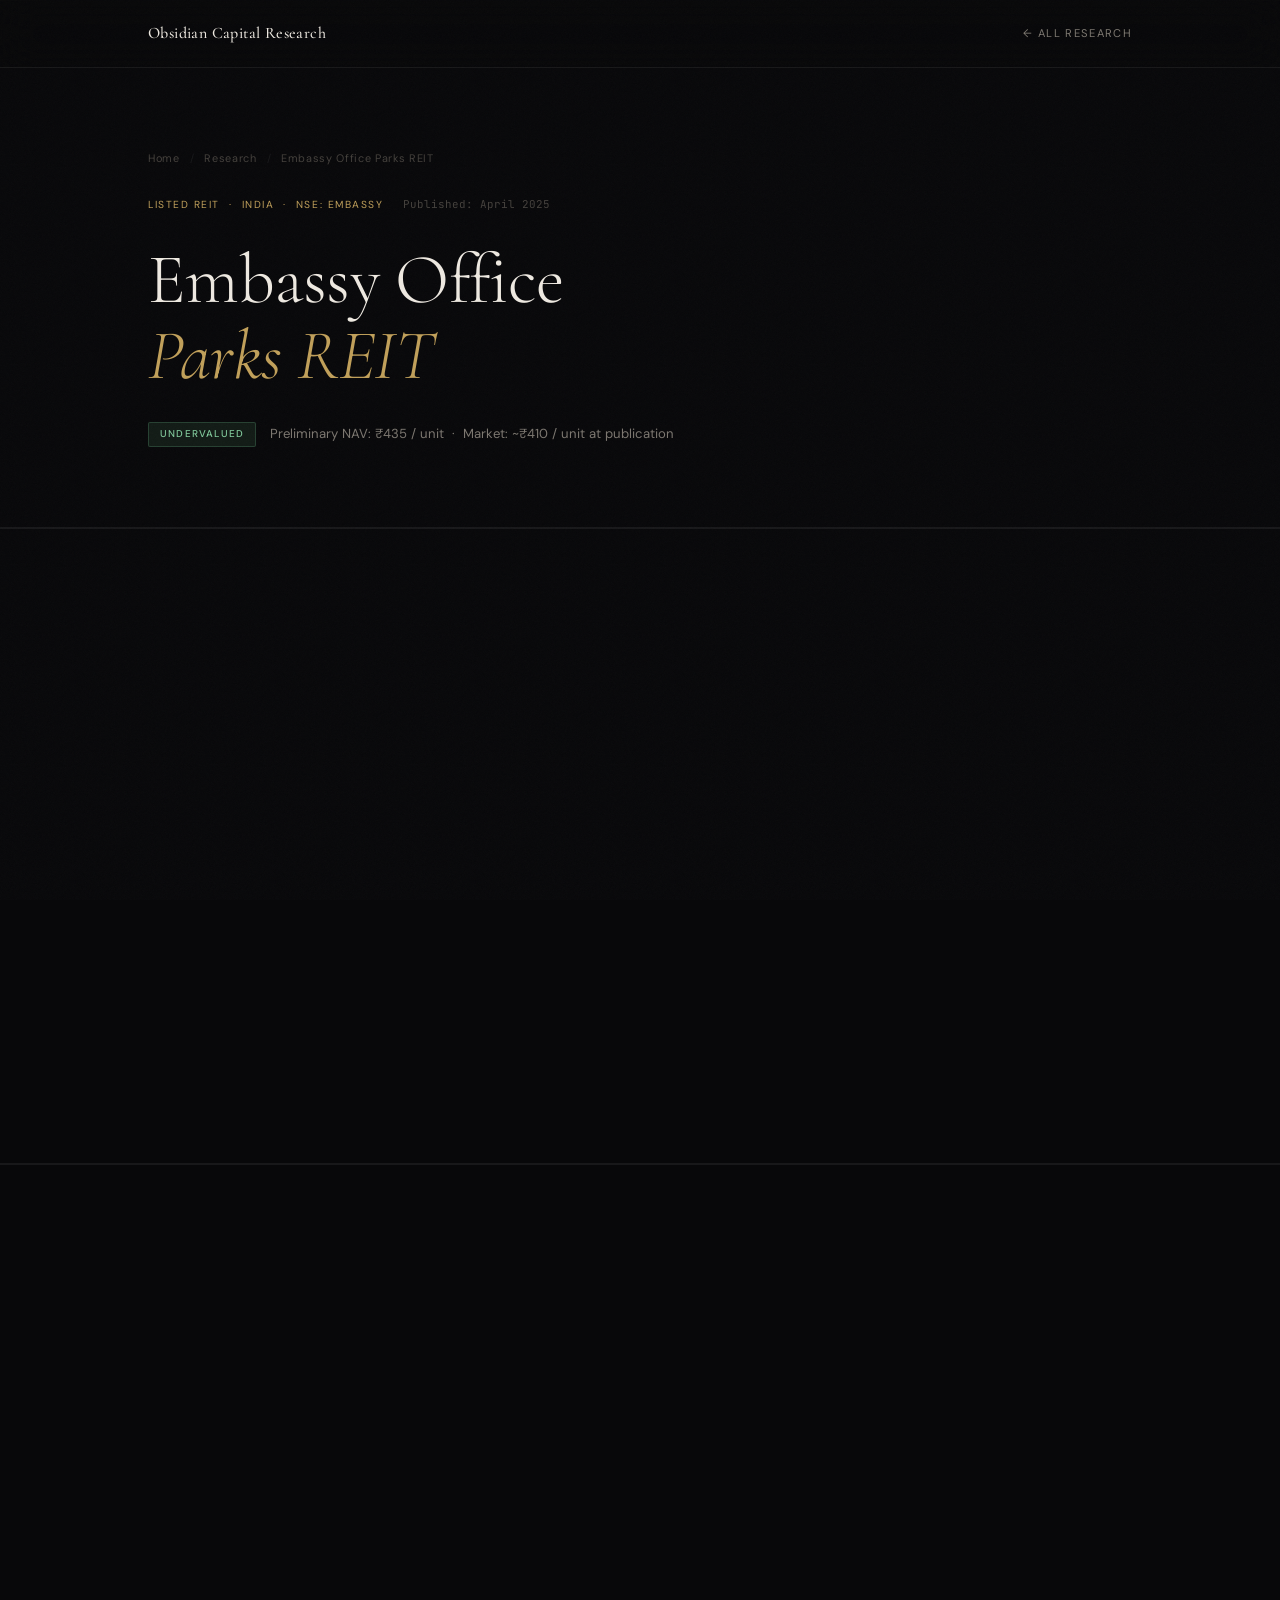
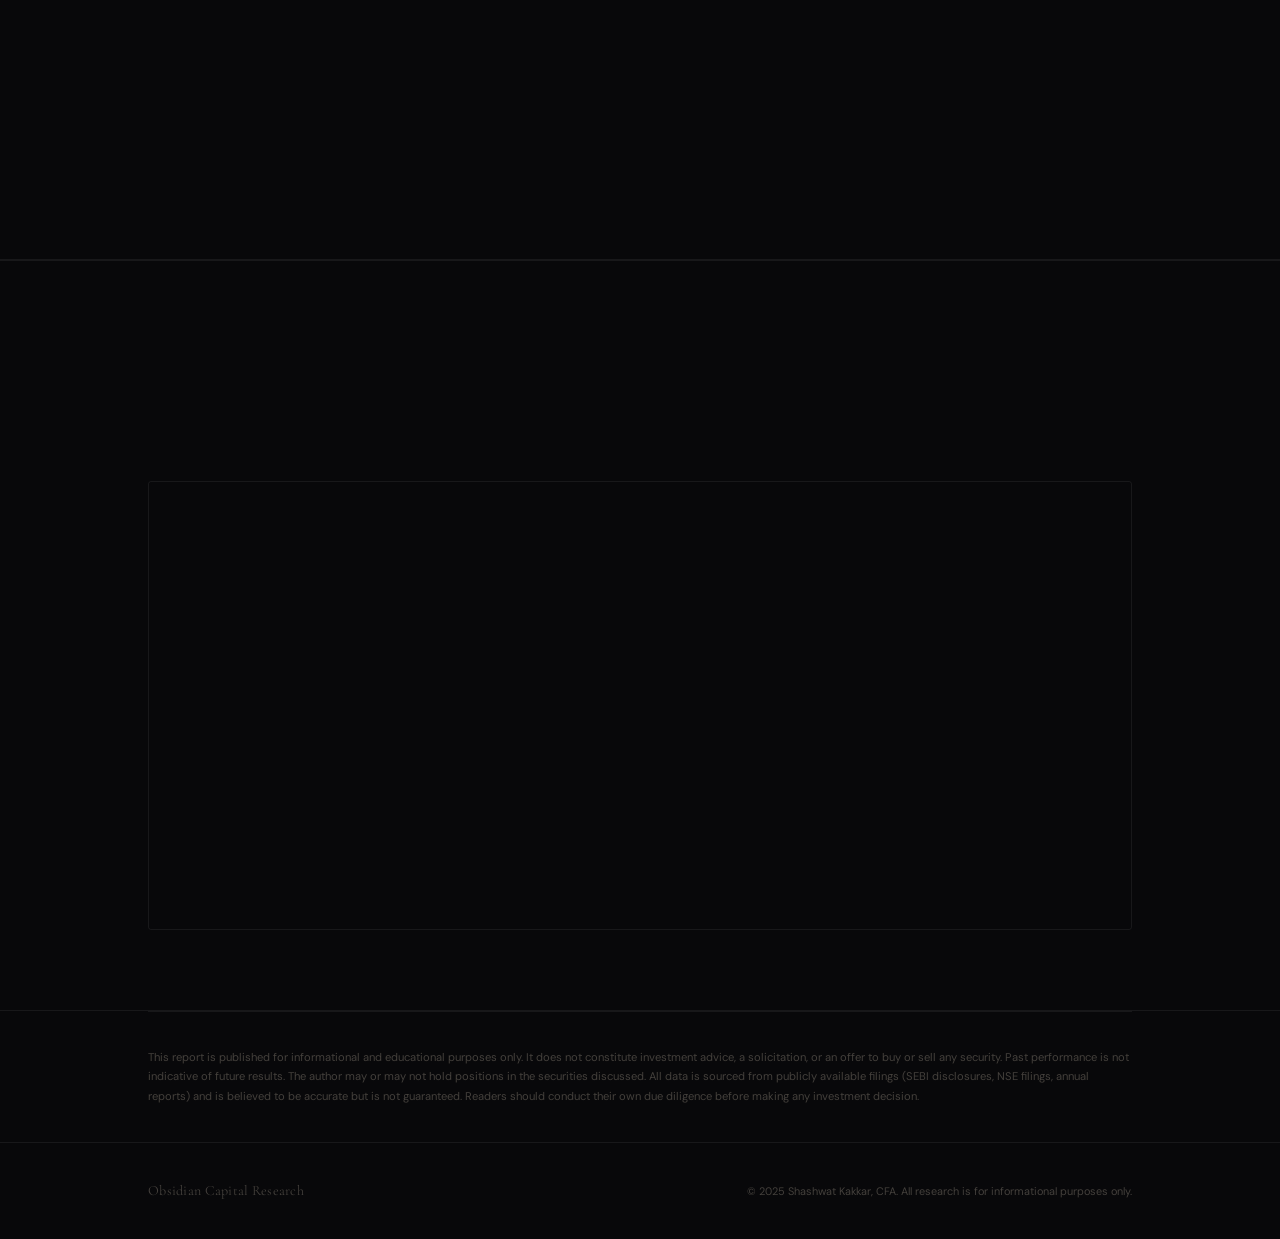
==== embassy-reit.html @ 9e5a02a2 "Add files via upload" ====
<!DOCTYPE html>
<html lang="en">
<head>
  <meta charset="UTF-8" />
  <meta name="viewport" content="width=device-width, initial-scale=1.0" />
  <title>Embassy Office Parks REIT — Obsidian Capital Research</title>
  <meta name="description" content="Comprehensive equity research on Embassy Office Parks REIT — India's largest office REIT. Full financial model and research report available for download." />
  <!-- Fonts -->
  <link rel="preconnect" href="https://fonts.googleapis.com" />
  <link rel="preconnect" href="https://fonts.gstatic.com" crossorigin />
  <link href="https://fonts.googleapis.com/css2?family=Cormorant+Garamond:ital,wght@0,300;0,400;0,500;1,300;1,400&family=DM+Sans:ital,wght@0,300;0,400;0,500;1,400&family=JetBrains+Mono:wght@300;400&display=swap" rel="stylesheet" />
  <link rel="stylesheet" href="style.css" />
  <link rel="stylesheet" href="company.css" />
</head>
<body>

<div class="noise-overlay" aria-hidden="true"></div>

<!-- ======================== NAVIGATION ======================== -->
<nav id="navbar" class="scrolled" role="navigation" aria-label="Main">
  <div class="nav-inner">
    <a href="index.html" class="nav-logo">Obsidian Capital Research</a>
    <a href="index.html#research" class="nav-back">← All Research</a>
  </div>
</nav>

<!-- ======================== COMPANY HERO ======================== -->
<section class="company-hero" aria-label="Embassy Office Parks REIT">
  <div class="container">
    <nav class="company-breadcrumb fade-in" aria-label="Breadcrumb">
      <a href="index.html">Home</a>
      <span class="sep" aria-hidden="true">/</span>
      <a href="index.html#research">Research</a>
      <span class="sep" aria-hidden="true">/</span>
      <span aria-current="page">Embassy Office Parks REIT</span>
    </nav>

    <div class="company-meta fade-in delay-1">
      <span class="card-sector">Listed REIT &nbsp;·&nbsp; India &nbsp;·&nbsp; NSE: EMBASSY</span>
      <span class="company-date">Published: April 2025</span>
    </div>

    <h1 class="company-title fade-in delay-2">
      Embassy Office<br><em>Parks REIT</em>
    </h1>

    <p class="company-rating fade-in delay-3">
      <span class="rating-badge">Undervalued</span>
      Preliminary NAV: ₹435 / unit &nbsp;·&nbsp; Market: ~₹410 / unit at publication
    </p>
  </div>
</section>

<!-- ======================== THESIS ======================== -->
<section class="company-thesis" aria-label="Investment Thesis">
  <div class="container">
    <div class="thesis-grid">
      <div class="thesis-main reveal">
        <div class="section-label">Investment Thesis</div>
        <p>
          Embassy Office Parks REIT is India's largest office REIT by leasable area, with a portfolio of premium Grade-A assets concentrated in Bengaluru, Mumbai, Pune, and NCR. The trust offers a compelling combination of stable, contracted rental income with built-in escalation clauses, a high-quality tenant base (40%+ Fortune 500 occupiers), and meaningful exposure to India's structurally growing commercial real estate market.
        </p>
        <p>
          Our analysis identifies the current unit price as trading at a modest discount to a conservatively estimated NAV, supported by robust FFO generation and a sound debt coverage profile. Key risks — including tenant concentration, interest rate sensitivity on variable-rate debt, and macroeconomic headwinds to IT/ITES sector demand — are explicitly modelled and stress-tested.
        </p>
        <p>
          The full report details our assumptions, methodology, and scenario analysis, and the accompanying Excel model is fully transparent and editable. Disagreement with any assumption is a feature, not a bug.
        </p>
      </div>

      <div class="thesis-metrics reveal reveal-delay-2">
        <div class="metric-item">
          <span class="metric-label">FFO (Adjusted) — LTM</span>
          <span class="metric-value">₹19.07 / unit</span>
        </div>
        <div class="metric-item">
          <span class="metric-label">NOI Margin — LTM</span>
          <span class="metric-value">~72%</span>
        </div>
        <div class="metric-item">
          <span class="metric-label">Implied Cap Rate</span>
          <span class="metric-value">~7.1%</span>
        </div>
        <div class="metric-item">
          <span class="metric-label">NAV Estimate</span>
          <span class="metric-value">₹435 / unit</span>
        </div>
        <div class="metric-item">
          <span class="metric-label">Rating</span>
          <span class="metric-value" style="font-size:1.1rem; color: #80c89a;">Undervalued</span>
        </div>
      </div>
    </div>
  </div>
</section>

<!-- ======================== DOWNLOADS ======================== -->
<section class="company-downloads" aria-label="Downloads">
  <div class="container">
    <div class="section-label reveal">Research Materials</div>
    <h2 class="section-title reveal">Download</h2>
    <p class="section-sub reveal">Full report and interactive financial model. Both are free.</p>

    <div class="download-grid">

      <!-- Research Report PDF -->
      <!-- UPDATE: Replace href with the actual path to your uploaded PDF -->
      <a href="assets/reports/embassy-reit-research-report.pdf"
         download="Embassy-REIT-Obsidian-Capital-Research.pdf"
         class="download-card reveal">
        <div class="download-icon">
          <svg viewBox="0 0 24 24" fill="none" stroke="currentColor" stroke-width="1.2" stroke-linecap="round" stroke-linejoin="round" aria-hidden="true">
            <path d="M14 2H6a2 2 0 0 0-2 2v16a2 2 0 0 0 2 2h12a2 2 0 0 0 2-2V8z"/>
            <polyline points="14 2 14 8 20 8"/>
            <line x1="16" y1="13" x2="8" y2="13"/>
            <line x1="16" y1="17" x2="8" y2="17"/>
            <polyline points="10 9 9 9 8 9"/>
          </svg>
        </div>
        <div>
          <span class="download-type">PDF Report</span>
          <h3 class="download-title">Equity Research Report</h3>
          <p class="download-desc">
            Full fundamental analysis — industry overview, business model breakdown, financial deep-dive, valuation, and investment thesis. Written to sell-side standards.
          </p>
        </div>
        <div class="download-cta">
          Download PDF <span class="arrow">↓</span>
        </div>
      </a>

      <!-- Financial Model XLSX -->
      <!-- UPDATE: Replace href with the actual path to your uploaded Excel file -->
      <a href="assets/models/embassy-reit-financial-model.xlsx"
         download="Embassy-REIT-Financial-Model-Obsidian.xlsx"
         class="download-card reveal reveal-delay-2">
        <div class="download-icon">
          <svg viewBox="0 0 24 24" fill="none" stroke="currentColor" stroke-width="1.2" stroke-linecap="round" stroke-linejoin="round" aria-hidden="true">
            <rect x="3" y="3" width="18" height="18" rx="2" ry="2"/>
            <line x1="3"  y1="9"  x2="21" y2="9"/>
            <line x1="3"  y1="15" x2="21" y2="15"/>
            <line x1="9"  y1="3"  x2="9"  y2="21"/>
            <line x1="15" y1="3"  x2="15" y2="21"/>
          </svg>
        </div>
        <div>
          <span class="download-type">Excel Model</span>
          <h3 class="download-title">Financial Model</h3>
          <p class="download-desc">
            Fully integrated model: revenue build, expense schedules, debt waterfall, Balance Sheet, NOI/FFO/AFFO, DCF, NAV, and relative valuation. All assumptions editable.
          </p>
        </div>
        <div class="download-cta">
          Download Excel <span class="arrow">↓</span>
        </div>
      </a>

    </div>
  </div>
</section>

<!-- ======================== SCOPE ======================== -->
<section class="company-scope" aria-label="Report Scope">
  <div class="container">
    <div class="section-label reveal">What's Inside</div>
    <h2 class="section-title reveal" style="margin-bottom: 48px;">Report Scope</h2>

    <div class="scope-grid">
      <div class="scope-item reveal">
        <span class="scope-num">01</span>
        <h4>Industry &amp; Market Overview</h4>
        <p>India's commercial real estate market, the REIT regulatory framework under SEBI, and Embassy's competitive positioning among listed peers.</p>
      </div>
      <div class="scope-item reveal reveal-delay-1">
        <span class="scope-num">02</span>
        <h4>Business Model Analysis</h4>
        <p>Revenue streams, tenant profile (sector and HHI concentration), occupancy dynamics, lease structure, and embedded rent escalation mechanics.</p>
      </div>
      <div class="scope-item reveal reveal-delay-2">
        <span class="scope-num">03</span>
        <h4>Financial Deep Dive</h4>
        <p>Five-year historical financials, LTM adjustments, Ind AS 40 accounting treatment, and full NOI / FFO / AFFO reconciliation from PAT.</p>
      </div>
      <div class="scope-item reveal">
        <span class="scope-num">04</span>
        <h4>Debt &amp; Capital Structure</h4>
        <p>Debt waterfall, interest coverage, leverage ratios, refinancing risk assessment, and NDCF distributable cash flow analysis.</p>
      </div>
      <div class="scope-item reveal reveal-delay-1">
        <span class="scope-num">05</span>
        <h4>Valuation</h4>
        <p>DCF, NAV, EV/EBITDA, and P/FFO relative comps — with sensitivity tables across cap rates, discount rates, and occupancy scenarios.</p>
      </div>
      <div class="scope-item reveal reveal-delay-2">
        <span class="scope-num">06</span>
        <h4>Risk &amp; Investment Verdict</h4>
        <p>Quantified risk framework, bull/base/bear scenarios, final recommendation, price target, catalysts, and monitoring checklist.</p>
      </div>
    </div>
  </div>
</section>

<!-- ======================== DISCLAIMER ======================== -->
<div class="container">
  <p class="disclaimer">
    This report is published for informational and educational purposes only. It does not constitute investment advice, a solicitation, or an offer to buy or sell any security. Past performance is not indicative of future results. The author may or may not hold positions in the securities discussed. All data is sourced from publicly available filings (SEBI disclosures, NSE filings, annual reports) and is believed to be accurate but is not guaranteed. Readers should conduct their own due diligence before making any investment decision.
  </p>
</div>

<!-- ======================== FOOTER ======================== -->
<footer>
  <div class="container footer-inner">
    <span class="footer-logo">Obsidian Capital Research</span>
    <span class="footer-copy">
      © 2025 Shashwat Kakkar, CFA. All research is for informational purposes only.
    </span>
  </div>
</footer>

<script src="js/main.js"></script>
</body>
</html>
---- style.css ----
/* ================================================================
   OBSIDIAN CAPITAL RESEARCH — style.css
   Shared styles across all pages
   ================================================================ */

/* ---- Variables ---- */
:root {
  --bg:            #08080a;
  --bg-surface:    #0f0f12;
  --bg-elevated:   #16161c;
  --border:        rgba(255, 255, 255, 0.065);
  --border-gold:   rgba(193, 160, 90, 0.28);

  --text-primary:  #eee9e1;
  --text-secondary:#7c7770;
  --text-muted:    #44403c;

  --accent:        #c1a05a;
  --accent-light:  #d4b47a;
  --accent-dim:    rgba(193, 160, 90, 0.1);

  --font-display:  'Cormorant Garamond', Georgia, serif;
  --font-body:     'DM Sans', sans-serif;
  --font-mono:     'JetBrains Mono', monospace;

  --nav-height:    68px;
  --container:     1080px;
  --section-pad:   130px;
  --radius:        3px;
}

/* ---- Reset ---- */
*, *::before, *::after { box-sizing: border-box; margin: 0; padding: 0; }
html { scroll-behavior: smooth; }
body {
  background: var(--bg);
  color: var(--text-primary);
  font-family: var(--font-body);
  font-size: 16px;
  line-height: 1.7;
  overflow-x: hidden;
  -webkit-font-smoothing: antialiased;
  -moz-osx-font-smoothing: grayscale;
}
a { color: inherit; text-decoration: none; }
ul { list-style: none; }
img { display: block; max-width: 100%; }

/* ---- Noise Overlay (obsidian grain) ---- */
.noise-overlay {
  position: fixed;
  inset: 0;
  pointer-events: none;
  z-index: 999;
  opacity: 0.028;
  background-image: url("data:image/svg+xml,%3Csvg viewBox='0 0 512 512' xmlns='http://www.w3.org/2000/svg'%3E%3Cfilter id='n'%3E%3CfeTurbulence type='fractalNoise' baseFrequency='0.75' numOctaves='4' stitchTiles='stitch'/%3E%3C/filter%3E%3Crect width='100%25' height='100%25' filter='url(%23n)'/%3E%3C/svg%3E");
  background-size: 200px 200px;
}

/* ---- Container ---- */
.container {
  max-width: var(--container);
  margin: 0 auto;
  padding: 0 48px;
}

/* ---- Navigation ---- */
#navbar {
  position: fixed;
  top: 0; left: 0; right: 0;
  z-index: 100;
  height: var(--nav-height);
  transition: background 0.4s ease, border-color 0.4s ease, backdrop-filter 0.4s;
  border-bottom: 1px solid transparent;
}
#navbar.scrolled {
  background: rgba(8, 8, 10, 0.88);
  backdrop-filter: blur(20px);
  -webkit-backdrop-filter: blur(20px);
  border-bottom-color: var(--border);
}
.nav-inner {
  max-width: var(--container);
  margin: 0 auto;
  padding: 0 48px;
  height: 100%;
  display: flex;
  align-items: center;
  justify-content: space-between;
}
.nav-logo {
  font-family: var(--font-display);
  font-size: 1rem;
  font-weight: 500;
  letter-spacing: 0.025em;
  color: var(--text-primary);
  transition: color 0.25s;
  flex-shrink: 0;
}
.nav-logo:hover { color: var(--accent); }

.nav-links {
  display: flex;
  gap: 44px;
  align-items: center;
}
.nav-links a {
  font-size: 0.7rem;
  font-weight: 400;
  letter-spacing: 0.14em;
  text-transform: uppercase;
  color: var(--text-secondary);
  transition: color 0.25s;
  position: relative;
}
.nav-links a::after {
  content: '';
  position: absolute;
  bottom: -3px;
  left: 0; right: 0;
  height: 1px;
  background: var(--accent);
  transform: scaleX(0);
  transition: transform 0.3s ease;
}
.nav-links a:hover,
.nav-links a.active { color: var(--text-primary); }
.nav-links a.active::after,
.nav-links a:hover::after { transform: scaleX(1); }

/* Mobile toggle */
.nav-toggle {
  display: none;
  flex-direction: column;
  gap: 5px;
  background: none;
  border: none;
  cursor: pointer;
  padding: 6px;
}
.nav-toggle span {
  display: block;
  width: 22px;
  height: 1px;
  background: var(--text-primary);
  transition: transform 0.3s ease, opacity 0.3s ease;
}
.nav-toggle.open span:nth-child(1) { transform: translateY(6px) rotate(45deg); }
.nav-toggle.open span:nth-child(2) { opacity: 0; }
.nav-toggle.open span:nth-child(3) { transform: translateY(-6px) rotate(-45deg); }
.nav-toggle span:nth-child(3) { width: 16px; }

/* Mobile Menu */
.mobile-menu {
  position: fixed;
  top: var(--nav-height); left: 0; right: 0;
  background: var(--bg-surface);
  border-bottom: 1px solid var(--border);
  z-index: 99;
  transform: translateY(-110%);
  opacity: 0;
  transition: transform 0.35s cubic-bezier(0.22, 1, 0.36, 1), opacity 0.35s;
  pointer-events: none;
}
.mobile-menu.open {
  transform: translateY(0);
  opacity: 1;
  pointer-events: auto;
}
.mobile-menu ul {
  padding: 28px 48px 32px;
  display: flex;
  flex-direction: column;
  gap: 22px;
}
.mobile-menu a {
  font-size: 0.78rem;
  letter-spacing: 0.12em;
  text-transform: uppercase;
  color: var(--text-secondary);
  transition: color 0.2s;
}
.mobile-menu a:hover { color: var(--text-primary); }

/* ---- Animations ---- */
.fade-in {
  opacity: 0;
  transform: translateY(20px);
  animation: fadeUp 1s cubic-bezier(0.22, 1, 0.36, 1) forwards;
}
.delay-1 { animation-delay: 0.12s; }
.delay-2 { animation-delay: 0.24s; }
.delay-3 { animation-delay: 0.36s; }
.delay-4 { animation-delay: 0.52s; }

@keyframes fadeUp {
  to { opacity: 1; transform: translateY(0); }
}

/* Scroll reveal */
.reveal {
  opacity: 0;
  transform: translateY(28px);
  transition: opacity 0.85s cubic-bezier(0.22, 1, 0.36, 1),
              transform 0.85s cubic-bezier(0.22, 1, 0.36, 1);
}
.reveal.visible { opacity: 1; transform: translateY(0); }
.reveal-delay-1 { transition-delay: 0.1s; }
.reveal-delay-2 { transition-delay: 0.2s; }
.reveal-delay-3 { transition-delay: 0.3s; }

/* ---- Hero ---- */
#hero {
  min-height: 100vh;
  display: flex;
  flex-direction: column;
  align-items: center;
  justify-content: center;
  text-align: center;
  padding: calc(var(--nav-height) + 80px) 48px 100px;
  position: relative;
}
/* Radial gold glow behind hero */
#hero::before {
  content: '';
  position: absolute;
  top: 42%;
  left: 50%;
  transform: translate(-50%, -50%);
  width: 700px;
  height: 700px;
  background: radial-gradient(ellipse at center, rgba(193,160,90,0.055) 0%, transparent 68%);
  pointer-events: none;
}
/* Subtle bottom separator */
#hero::after {
  content: '';
  position: absolute;
  bottom: 0;
  left: 50%;
  transform: translateX(-50%);
  width: 1px;
  height: 60px;
  background: linear-gradient(to bottom, var(--border), transparent);
}

.hero-eyebrow {
  font-size: 0.68rem;
  letter-spacing: 0.22em;
  text-transform: uppercase;
  color: var(--accent);
  margin-bottom: 36px;
}
.hero-title {
  font-family: var(--font-display);
  font-size: clamp(3.2rem, 7.5vw, 6.2rem);
  font-weight: 300;
  line-height: 1.08;
  letter-spacing: -0.01em;
  color: var(--text-primary);
  margin-bottom: 32px;
}
.hero-title em {
  font-style: italic;
  color: var(--accent);
}
.hero-sub {
  font-size: 0.92rem;
  color: var(--text-secondary);
  line-height: 1.85;
  margin-bottom: 52px;
  max-width: 440px;
}
.hero-actions {
  display: flex;
  gap: 14px;
  justify-content: center;
  flex-wrap: wrap;
}

/* ---- Buttons ---- */
.btn {
  display: inline-flex;
  align-items: center;
  justify-content: center;
  font-family: var(--font-body);
  font-size: 0.72rem;
  font-weight: 500;
  letter-spacing: 0.15em;
  text-transform: uppercase;
  padding: 14px 30px;
  border-radius: var(--radius);
  border: none;
  cursor: pointer;
  transition: transform 0.2s ease, box-shadow 0.2s ease, background 0.2s ease;
}
.btn-primary {
  background: var(--accent);
  color: var(--bg);
}
.btn-primary:hover {
  background: var(--accent-light);
  transform: translateY(-1px);
  box-shadow: 0 8px 28px rgba(193, 160, 90, 0.22);
}
.btn-ghost {
  border: 1px solid var(--border-gold);
  color: var(--text-secondary);
  background: transparent;
}
.btn-ghost:hover {
  border-color: var(--accent);
  color: var(--text-primary);
  transform: translateY(-1px);
}

/* Scroll hint */
.hero-scroll-hint {
  position: absolute;
  bottom: 32px;
  left: 50%;
  transform: translateX(-50%);
  display: flex;
  flex-direction: column;
  align-items: center;
  gap: 10px;
  opacity: 0.3;
  pointer-events: none;
}
.hero-scroll-hint span {
  font-size: 0.6rem;
  letter-spacing: 0.22em;
  text-transform: uppercase;
}
.scroll-line {
  width: 1px;
  height: 38px;
  background: linear-gradient(to bottom, var(--text-secondary), transparent);
  animation: scrollPulse 2.2s ease-in-out infinite;
}
@keyframes scrollPulse {
  0%, 100% { opacity: 0.3; transform: scaleY(1); }
  50% { opacity: 1; transform: scaleY(1.1); }
}

/* ---- Sections ---- */
section { padding: var(--section-pad) 0; position: relative; }

.section-label {
  font-size: 0.64rem;
  letter-spacing: 0.22em;
  text-transform: uppercase;
  color: var(--accent);
  margin-bottom: 18px;
  display: flex;
  align-items: center;
  gap: 14px;
}
.section-label::before {
  content: '';
  display: inline-block;
  width: 24px;
  height: 1px;
  background: var(--accent);
  opacity: 0.6;
}

.section-title {
  font-family: var(--font-display);
  font-size: clamp(2rem, 4vw, 3.1rem);
  font-weight: 300;
  line-height: 1.15;
  color: var(--text-primary);
  margin-bottom: 18px;
}
.section-title em {
  font-style: italic;
  color: var(--accent);
}
.section-sub {
  font-size: 0.88rem;
  color: var(--text-secondary);
  max-width: 520px;
  margin-bottom: 64px;
  line-height: 1.85;
}

/* Section top border */
section:not(#hero) {
  border-top: 1px solid var(--border);
}

/* ---- About Section ---- */
.about-grid {
  display: grid;
  grid-template-columns: 1fr 300px;
  gap: 88px;
  align-items: start;
}
.about-text p {
  font-size: 0.92rem;
  color: var(--text-secondary);
  line-height: 1.95;
  margin-bottom: 22px;
}
.about-credentials {
  border-left: 1px solid var(--border);
  padding-left: 44px;
}
.credential-item {
  padding: 22px 0;
  border-bottom: 1px solid var(--border);
}
.credential-item:first-child { padding-top: 0; }
.credential-item:last-child { border-bottom: none; }
.credential-value {
  display: block;
  font-family: var(--font-display);
  font-size: 1.75rem;
  font-weight: 400;
  color: var(--text-primary);
  margin-bottom: 4px;
  line-height: 1;
}
.credential-label {
  font-size: 0.75rem;
  color: var(--text-secondary);
  line-height: 1.5;
}

/* ---- Research Grid ---- */
.research-grid {
  display: grid;
  grid-template-columns: repeat(auto-fill, minmax(340px, 1fr));
  gap: 20px;
}
.research-card {
  display: block;
  background: var(--bg-surface);
  border: 1px solid var(--border);
  border-radius: var(--radius);
  padding: 36px;
  transition: border-color 0.3s, transform 0.3s cubic-bezier(0.22,1,0.36,1), box-shadow 0.3s;
}
a.research-card:hover {
  border-color: var(--border-gold);
  transform: translateY(-5px);
  box-shadow: 0 24px 52px rgba(0,0,0,0.45);
}
.research-card--soon {
  opacity: 0.38;
  cursor: default;
}

.card-meta {
  display: flex;
  justify-content: space-between;
  align-items: center;
  margin-bottom: 22px;
}
.card-sector {
  font-size: 0.64rem;
  letter-spacing: 0.15em;
  text-transform: uppercase;
  color: var(--accent);
}
.card-date {
  font-family: var(--font-mono);
  font-size: 0.68rem;
  color: var(--text-muted);
}
.card-title {
  font-family: var(--font-display);
  font-size: 1.55rem;
  font-weight: 400;
  color: var(--text-primary);
  margin-bottom: 14px;
  line-height: 1.2;
}
.card-desc {
  font-size: 0.83rem;
  color: var(--text-secondary);
  line-height: 1.8;
  margin-bottom: 26px;
}
.card-tags {
  display: flex;
  flex-wrap: wrap;
  gap: 7px;
  margin-bottom: 30px;
}
.tag {
  font-size: 0.62rem;
  letter-spacing: 0.1em;
  text-transform: uppercase;
  color: var(--text-muted);
  border: 1px solid var(--border);
  padding: 3px 9px;
  border-radius: 2px;
}
.card-cta {
  font-size: 0.75rem;
  font-weight: 500;
  letter-spacing: 0.06em;
  color: var(--accent);
  display: flex;
  align-items: center;
  gap: 8px;
}
.card-cta .arrow { transition: transform 0.22s ease; }
a.research-card:hover .arrow { transform: translateX(5px); }
.card-cta.muted { color: var(--text-muted); }

/* ---- Perspectives / Blog ---- */
.blog-placeholder {
  border: 1px dashed var(--border);
  border-radius: var(--radius);
  padding: 72px 48px;
  text-align: center;
  color: var(--text-muted);
  font-size: 0.84rem;
  font-style: italic;
  line-height: 2;
}

/* ---- Contact ---- */
.contact-links {
  display: flex;
  gap: 16px;
  flex-wrap: wrap;
}
.contact-link {
  display: inline-flex;
  align-items: center;
  gap: 12px;
  padding: 15px 28px;
  border: 1px solid var(--border);
  border-radius: var(--radius);
  font-size: 0.72rem;
  letter-spacing: 0.12em;
  text-transform: uppercase;
  color: var(--text-secondary);
  transition: border-color 0.25s, color 0.25s, background 0.25s;
}
.contact-link:hover {
  border-color: var(--border-gold);
  color: var(--text-primary);
  background: var(--accent-dim);
}
.contact-icon {
  font-size: 1rem;
  color: var(--accent);
  line-height: 1;
}

/* ---- Footer ---- */
footer {
  border-top: 1px solid var(--border);
  padding: 36px 0;
}
.footer-inner {
  display: flex;
  justify-content: space-between;
  align-items: center;
  flex-wrap: wrap;
  gap: 14px;
}
.footer-logo {
  font-family: var(--font-display);
  font-size: 0.88rem;
  color: var(--text-muted);
  letter-spacing: 0.02em;
}
.footer-copy {
  font-size: 0.68rem;
  color: var(--text-muted);
  max-width: 580px;
  text-align: right;
  line-height: 1.6;
}

/* ---- Responsive ---- */
@media (max-width: 880px) {
  :root { --section-pad: 88px; }
  .about-grid { grid-template-columns: 1fr; gap: 48px; }
  .about-credentials {
    border-left: none; padding-left: 0;
    border-top: 1px solid var(--border); padding-top: 40px;
    display: grid; grid-template-columns: 1fr 1fr; gap: 0;
  }
  .credential-item { border-right: 1px solid var(--border); padding: 16px 24px 16px 0; }
  .credential-item:nth-child(even) { border-right: none; padding-left: 24px; }
  .footer-inner { flex-direction: column; align-items: flex-start; }
  .footer-copy { text-align: left; max-width: 100%; }
}

@media (max-width: 600px) {
  :root { --section-pad: 64px; }
  .container, .nav-inner { padding-left: 24px; padding-right: 24px; }
  .nav-links { display: none; }
  .nav-toggle { display: flex; }
  .mobile-menu ul { padding: 28px 24px 32px; }
  .research-grid { grid-template-columns: 1fr; }
  .hero-title { font-size: clamp(2.6rem, 11vw, 3.8rem); }
  .about-credentials { grid-template-columns: 1fr; }
  .credential-item { border-right: none !important; padding-left: 0 !important; }
}
---- company.css ----
/* ================================================================
   company.css — individual research / company page styles
   ================================================================ */

/* ---- Company Hero ---- */
.company-hero {
  padding: calc(var(--nav-height) + 80px) 0 80px;
  border-bottom: 1px solid var(--border);
}

.company-breadcrumb {
  font-size: 0.68rem;
  letter-spacing: 0.06em;
  color: var(--text-muted);
  margin-bottom: 28px;
  display: flex;
  align-items: center;
  gap: 10px;
  flex-wrap: wrap;
}
.company-breadcrumb a {
  color: var(--text-muted);
  transition: color 0.2s;
}
.company-breadcrumb a:hover { color: var(--text-secondary); }
.company-breadcrumb .sep { color: var(--border); opacity: 1; }

.company-meta {
  display: flex;
  align-items: center;
  gap: 20px;
  margin-bottom: 28px;
  flex-wrap: wrap;
}
.company-date {
  font-family: var(--font-mono);
  font-size: 0.68rem;
  color: var(--text-muted);
}

.company-title {
  font-family: var(--font-display);
  font-size: clamp(2.5rem, 5.5vw, 4.8rem);
  font-weight: 300;
  line-height: 1.08;
  color: var(--text-primary);
  margin-bottom: 28px;
  letter-spacing: -0.01em;
}
.company-title em {
  font-style: italic;
  color: var(--accent);
}

.company-rating {
  font-size: 0.82rem;
  color: var(--text-secondary);
  display: flex;
  align-items: center;
  gap: 14px;
  flex-wrap: wrap;
}
.rating-badge {
  display: inline-block;
  font-size: 0.62rem;
  letter-spacing: 0.12em;
  text-transform: uppercase;
  font-weight: 500;
  background: rgba(110, 195, 140, 0.1);
  color: #80c89a;
  border: 1px solid rgba(110, 195, 140, 0.22);
  padding: 3px 11px;
  border-radius: 2px;
}

/* ---- Thesis Section ---- */
.company-thesis {
  padding: 80px 0;
  border-bottom: 1px solid var(--border);
}
.thesis-grid {
  display: grid;
  grid-template-columns: 1fr 280px;
  gap: 80px;
  align-items: start;
}
.thesis-main .section-label { margin-bottom: 24px; }
.thesis-main p {
  font-size: 0.92rem;
  color: var(--text-secondary);
  line-height: 1.95;
  margin-bottom: 20px;
}
.thesis-metrics {
  border-left: 1px solid var(--border);
  padding-left: 44px;
}
.metric-item {
  padding: 18px 0;
  border-bottom: 1px solid var(--border);
}
.metric-item:first-child { padding-top: 0; }
.metric-item:last-child { border-bottom: none; }
.metric-label {
  display: block;
  font-size: 0.64rem;
  letter-spacing: 0.14em;
  text-transform: uppercase;
  color: var(--text-muted);
  margin-bottom: 5px;
}
.metric-value {
  font-family: var(--font-display);
  font-size: 1.5rem;
  font-weight: 400;
  color: var(--text-primary);
  line-height: 1;
}

/* ---- Downloads Section ---- */
.company-downloads {
  padding: 80px 0;
  border-bottom: 1px solid var(--border);
}
.download-grid {
  display: grid;
  grid-template-columns: repeat(auto-fill, minmax(360px, 1fr));
  gap: 20px;
}
.download-card {
  display: flex;
  flex-direction: column;
  gap: 24px;
  background: var(--bg-surface);
  border: 1px solid var(--border);
  border-radius: var(--radius);
  padding: 40px;
  transition: border-color 0.3s, transform 0.3s cubic-bezier(0.22,1,0.36,1), box-shadow 0.3s;
}
.download-card:hover {
  border-color: var(--border-gold);
  transform: translateY(-4px);
  box-shadow: 0 20px 48px rgba(0,0,0,0.4);
}
.download-icon {
  width: 40px;
  height: 40px;
  color: var(--accent);
  flex-shrink: 0;
}
.download-icon svg { width: 100%; height: 100%; }
.download-type {
  display: block;
  font-size: 0.62rem;
  letter-spacing: 0.16em;
  text-transform: uppercase;
  color: var(--accent);
  margin-bottom: 6px;
}
.download-title {
  font-family: var(--font-display);
  font-size: 1.45rem;
  font-weight: 400;
  color: var(--text-primary);
  margin-bottom: 10px;
}
.download-desc {
  font-size: 0.82rem;
  color: var(--text-secondary);
  line-height: 1.8;
}
.download-cta {
  margin-top: auto;
  font-size: 0.74rem;
  font-weight: 500;
  letter-spacing: 0.08em;
  color: var(--accent);
  display: flex;
  align-items: center;
  gap: 8px;
}
.download-card:hover .arrow { 
  display: inline-block;
  animation: nudgeDown 0.35s ease forwards;
}
@keyframes nudgeDown {
  0%   { transform: translateY(0); }
  50%  { transform: translateY(3px); }
  100% { transform: translateY(0); }
}

/* ---- Scope / What's Inside ---- */
.company-scope {
  padding: 80px 0;
  border-bottom: 1px solid var(--border);
}
.scope-grid {
  display: grid;
  grid-template-columns: repeat(3, 1fr);
  border: 1px solid var(--border);
  border-radius: var(--radius);
  overflow: hidden;
}
.scope-item {
  padding: 36px 32px;
  border-right: 1px solid var(--border);
  border-bottom: 1px solid var(--border);
  transition: background 0.25s;
}
.scope-item:nth-child(3n)       { border-right: none; }
.scope-item:nth-last-child(-n+3){ border-bottom: none; }
.scope-item:hover { background: var(--bg-surface); }

.scope-num {
  display: block;
  font-family: var(--font-mono);
  font-size: 0.64rem;
  color: var(--accent);
  letter-spacing: 0.1em;
  margin-bottom: 14px;
  opacity: 0.8;
}
.scope-item h4 {
  font-family: var(--font-display);
  font-size: 1.05rem;
  font-weight: 500;
  color: var(--text-primary);
  margin-bottom: 10px;
  line-height: 1.3;
}
.scope-item p {
  font-size: 0.78rem;
  color: var(--text-secondary);
  line-height: 1.75;
}

/* ---- Disclaimer ---- */
.disclaimer {
  font-size: 0.7rem;
  color: var(--text-muted);
  line-height: 1.75;
  border-top: 1px solid var(--border);
  padding: 36px 0;
}

/* ---- Nav back link (company pages) ---- */
.nav-back {
  font-size: 0.7rem;
  letter-spacing: 0.12em;
  text-transform: uppercase;
  color: var(--text-secondary);
  transition: color 0.2s;
  display: flex;
  align-items: center;
  gap: 6px;
}
.nav-back:hover { color: var(--accent); }

/* ---- Responsive ---- */
@media (max-width: 880px) {
  .thesis-grid { grid-template-columns: 1fr; gap: 48px; }
  .thesis-metrics {
    border-left: none; padding-left: 0;
    border-top: 1px solid var(--border); padding-top: 36px;
    display: grid; grid-template-columns: 1fr 1fr; gap: 0;
  }
  .metric-item { border-right: 1px solid var(--border); padding: 16px 20px 16px 0; }
  .metric-item:nth-child(even) { border-right: none; padding-left: 20px; }
  .scope-grid { grid-template-columns: repeat(2, 1fr); }
  .scope-item:nth-child(3n)        { border-right: 1px solid var(--border); }
  .scope-item:nth-child(2n)        { border-right: none; }
  .scope-item:nth-last-child(-n+3) { border-bottom: 1px solid var(--border); }
  .scope-item:nth-last-child(-n+2) { border-bottom: none; }
}
@media (max-width: 600px) {
  .company-title { font-size: clamp(2.2rem, 9vw, 3rem); }
  .scope-grid { grid-template-columns: 1fr; }
  .scope-item { border-right: none !important; }
  .scope-item:last-child { border-bottom: none !important; }
  .scope-item:nth-last-child(-n+2) { border-bottom: 1px solid var(--border) !important; }
  .download-grid { grid-template-columns: 1fr; }
  .thesis-metrics { grid-template-columns: 1fr; }
  .metric-item { border-right: none !important; padding-left: 0 !important; }
}
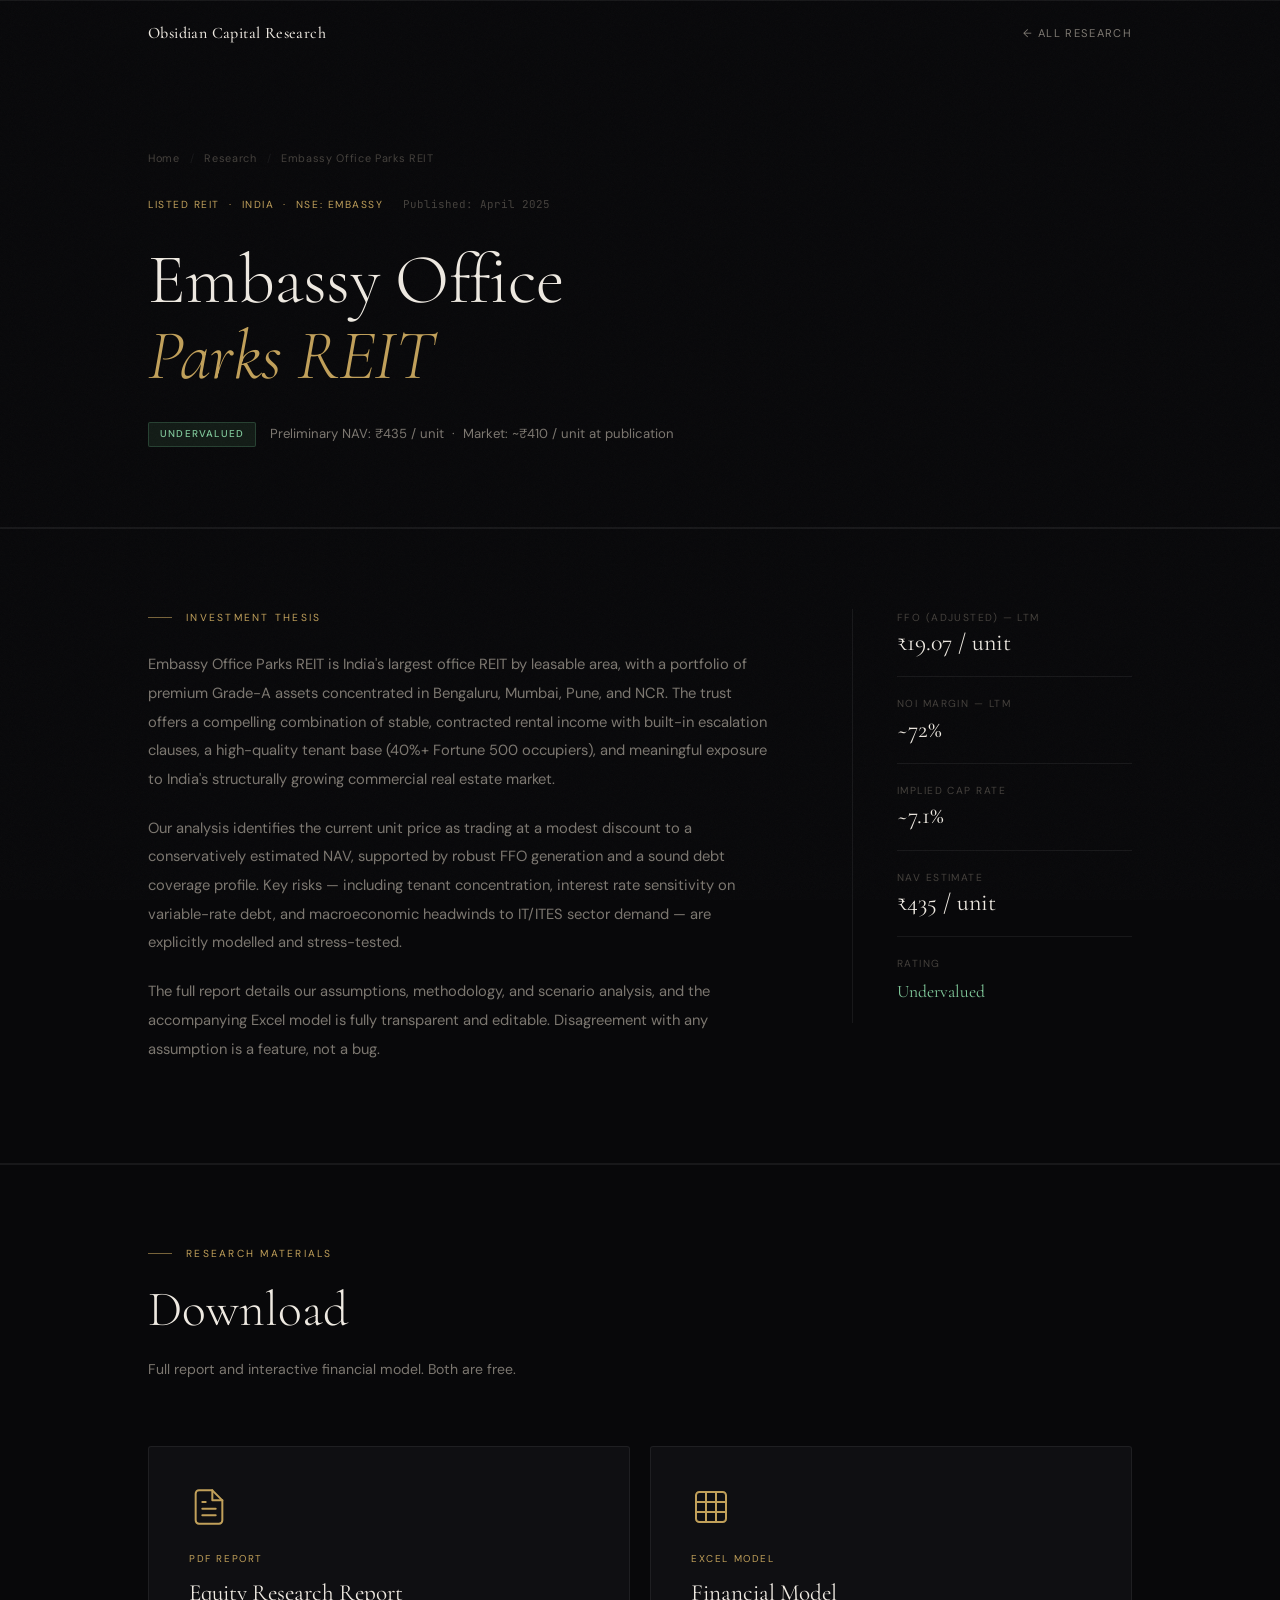
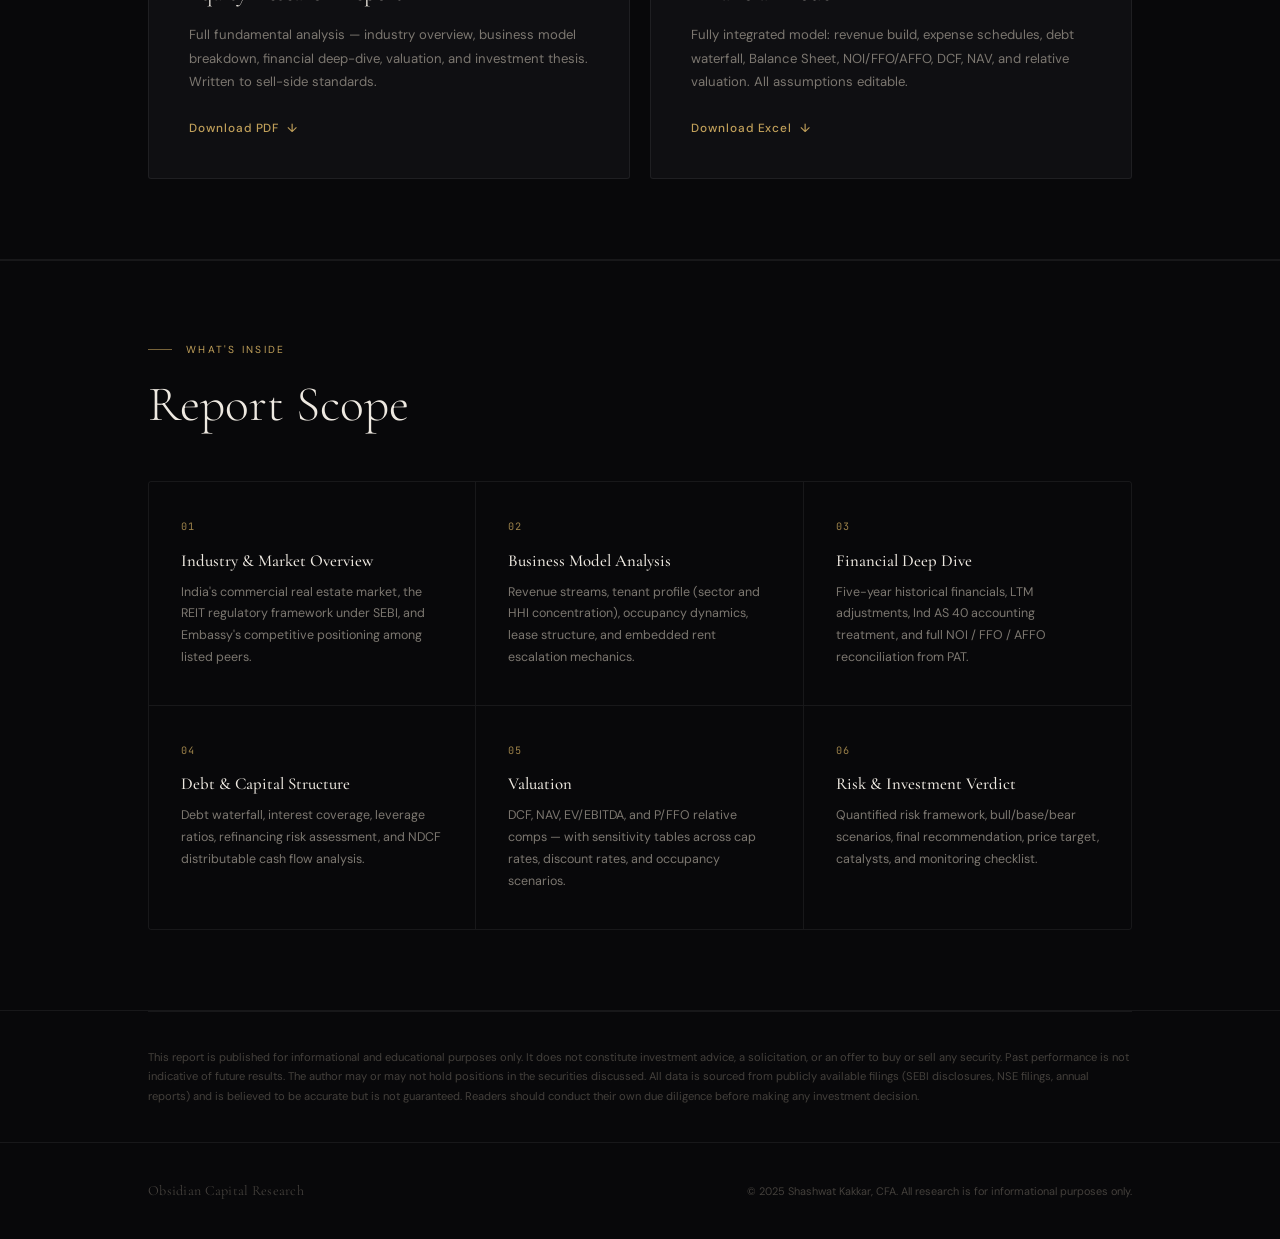
==== commit 0030139f: "Update embassy-reit.html" ====
--- a/embassy-reit.html
+++ b/embassy-reit.html
@@ -217,6 +217,6 @@
   </div>
 </footer>
 
-<script src="js/main.js"></script>
+<script src="main.js"></script>
 </body>
 </html>
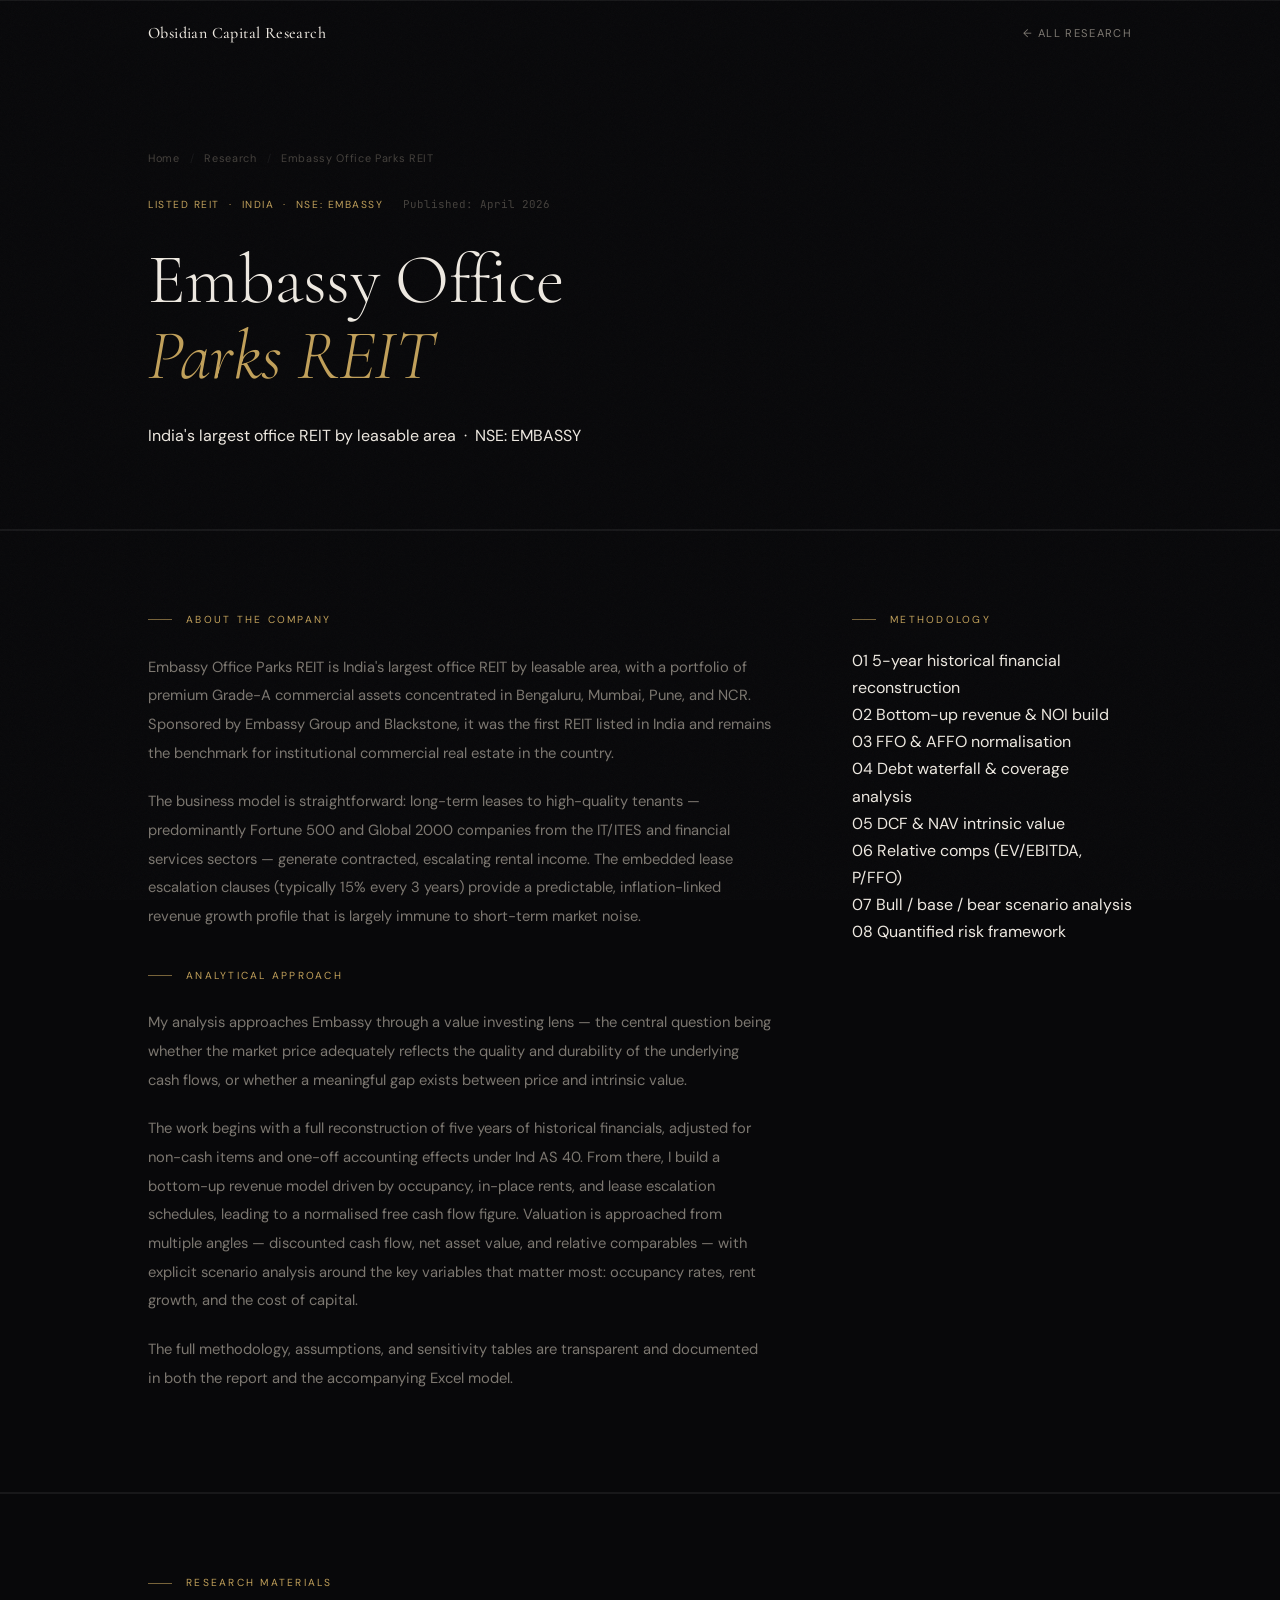
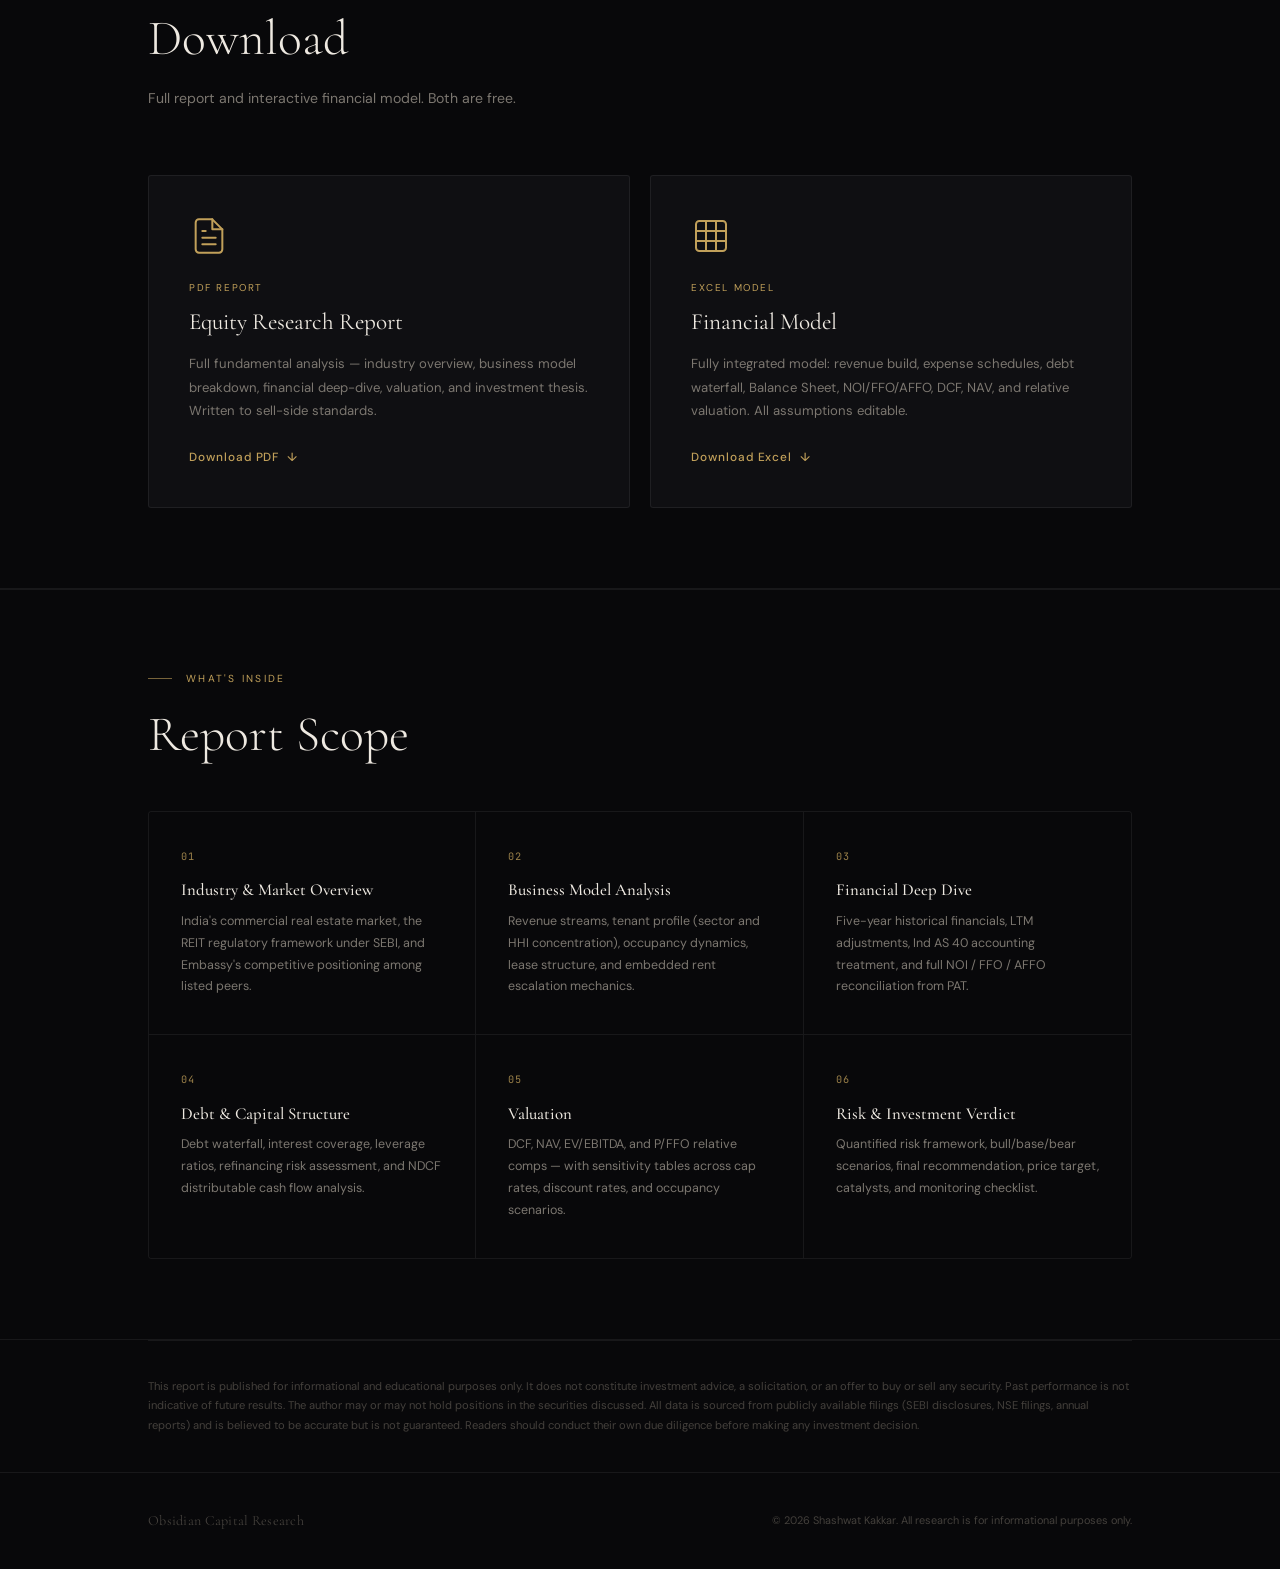
==== commit ca47f554: "Update embassy-reit.html" ====
--- a/embassy-reit.html
+++ b/embassy-reit.html
@@ -37,16 +37,15 @@
 
     <div class="company-meta fade-in delay-1">
       <span class="card-sector">Listed REIT &nbsp;·&nbsp; India &nbsp;·&nbsp; NSE: EMBASSY</span>
-      <span class="company-date">Published: April 2025</span>
+      <span class="company-date">Published: April 2026</span>
     </div>
 
     <h1 class="company-title fade-in delay-2">
       Embassy Office<br><em>Parks REIT</em>
     </h1>
 
-    <p class="company-rating fade-in delay-3">
-      <span class="rating-badge">Undervalued</span>
-      Preliminary NAV: ₹435 / unit &nbsp;·&nbsp; Market: ~₹410 / unit at publication
+    <p class="company-subtitle fade-in delay-3">
+      India's largest office REIT by leasable area &nbsp;·&nbsp; NSE: EMBASSY
     </p>
   </div>
 </section>
@@ -56,38 +55,60 @@
   <div class="container">
     <div class="thesis-grid">
       <div class="thesis-main reveal">
-        <div class="section-label">Investment Thesis</div>
-        <p>
-          Embassy Office Parks REIT is India's largest office REIT by leasable area, with a portfolio of premium Grade-A assets concentrated in Bengaluru, Mumbai, Pune, and NCR. The trust offers a compelling combination of stable, contracted rental income with built-in escalation clauses, a high-quality tenant base (40%+ Fortune 500 occupiers), and meaningful exposure to India's structurally growing commercial real estate market.
-        </p>
-        <p>
-          Our analysis identifies the current unit price as trading at a modest discount to a conservatively estimated NAV, supported by robust FFO generation and a sound debt coverage profile. Key risks — including tenant concentration, interest rate sensitivity on variable-rate debt, and macroeconomic headwinds to IT/ITES sector demand — are explicitly modelled and stress-tested.
-        </p>
-        <p>
-          The full report details our assumptions, methodology, and scenario analysis, and the accompanying Excel model is fully transparent and editable. Disagreement with any assumption is a feature, not a bug.
-        </p>
-      </div>
-
-      <div class="thesis-metrics reveal reveal-delay-2">
-        <div class="metric-item">
-          <span class="metric-label">FFO (Adjusted) — LTM</span>
-          <span class="metric-value">₹19.07 / unit</span>
-        </div>
-        <div class="metric-item">
-          <span class="metric-label">NOI Margin — LTM</span>
-          <span class="metric-value">~72%</span>
-        </div>
-        <div class="metric-item">
-          <span class="metric-label">Implied Cap Rate</span>
-          <span class="metric-value">~7.1%</span>
-        </div>
-        <div class="metric-item">
-          <span class="metric-label">NAV Estimate</span>
-          <span class="metric-value">₹435 / unit</span>
-        </div>
-        <div class="metric-item">
-          <span class="metric-label">Rating</span>
-          <span class="metric-value" style="font-size:1.1rem; color: #80c89a;">Undervalued</span>
+        <div class="section-label">About the Company</div>
+        <p>
+          Embassy Office Parks REIT is India's largest office REIT by leasable area, with a portfolio of premium Grade-A commercial assets concentrated in Bengaluru, Mumbai, Pune, and NCR. Sponsored by Embassy Group and Blackstone, it was the first REIT listed in India and remains the benchmark for institutional commercial real estate in the country.
+        </p>
+        <p>
+          The business model is straightforward: long-term leases to high-quality tenants — predominantly Fortune 500 and Global 2000 companies from the IT/ITES and financial services sectors — generate contracted, escalating rental income. The embedded lease escalation clauses (typically 15% every 3 years) provide a predictable, inflation-linked revenue growth profile that is largely immune to short-term market noise.
+        </p>
+        <div class="section-label" style="margin-top: 36px;">Analytical Approach</div>
+        <p>
+          My analysis approaches Embassy through a value investing lens — the central question being whether the market price adequately reflects the quality and durability of the underlying cash flows, or whether a meaningful gap exists between price and intrinsic value.
+        </p>
+        <p>
+          The work begins with a full reconstruction of five years of historical financials, adjusted for non-cash items and one-off accounting effects under Ind AS 40. From there, I build a bottom-up revenue model driven by occupancy, in-place rents, and lease escalation schedules, leading to a normalised free cash flow figure. Valuation is approached from multiple angles — discounted cash flow, net asset value, and relative comparables — with explicit scenario analysis around the key variables that matter most: occupancy rates, rent growth, and the cost of capital.
+        </p>
+        <p>
+          The full methodology, assumptions, and sensitivity tables are transparent and documented in both the report and the accompanying Excel model.
+        </p>
+      </div>
+
+      <div class="thesis-methodology reveal reveal-delay-2">
+        <div class="section-label">Methodology</div>
+        <div class="methodology-list">
+          <div class="methodology-item">
+            <span class="methodology-num">01</span>
+            <span class="methodology-text">5-year historical financial reconstruction</span>
+          </div>
+          <div class="methodology-item">
+            <span class="methodology-num">02</span>
+            <span class="methodology-text">Bottom-up revenue & NOI build</span>
+          </div>
+          <div class="methodology-item">
+            <span class="methodology-num">03</span>
+            <span class="methodology-text">FFO & AFFO normalisation</span>
+          </div>
+          <div class="methodology-item">
+            <span class="methodology-num">04</span>
+            <span class="methodology-text">Debt waterfall & coverage analysis</span>
+          </div>
+          <div class="methodology-item">
+            <span class="methodology-num">05</span>
+            <span class="methodology-text">DCF & NAV intrinsic value</span>
+          </div>
+          <div class="methodology-item">
+            <span class="methodology-num">06</span>
+            <span class="methodology-text">Relative comps (EV/EBITDA, P/FFO)</span>
+          </div>
+          <div class="methodology-item">
+            <span class="methodology-num">07</span>
+            <span class="methodology-text">Bull / base / bear scenario analysis</span>
+          </div>
+          <div class="methodology-item">
+            <span class="methodology-num">08</span>
+            <span class="methodology-text">Quantified risk framework</span>
+          </div>
         </div>
       </div>
     </div>
@@ -212,7 +233,7 @@
   <div class="container footer-inner">
     <span class="footer-logo">Obsidian Capital Research</span>
     <span class="footer-copy">
-      © 2025 Shashwat Kakkar, CFA. All research is for informational purposes only.
+      © 2026 Shashwat Kakkar. All research is for informational purposes only.
     </span>
   </div>
 </footer>
